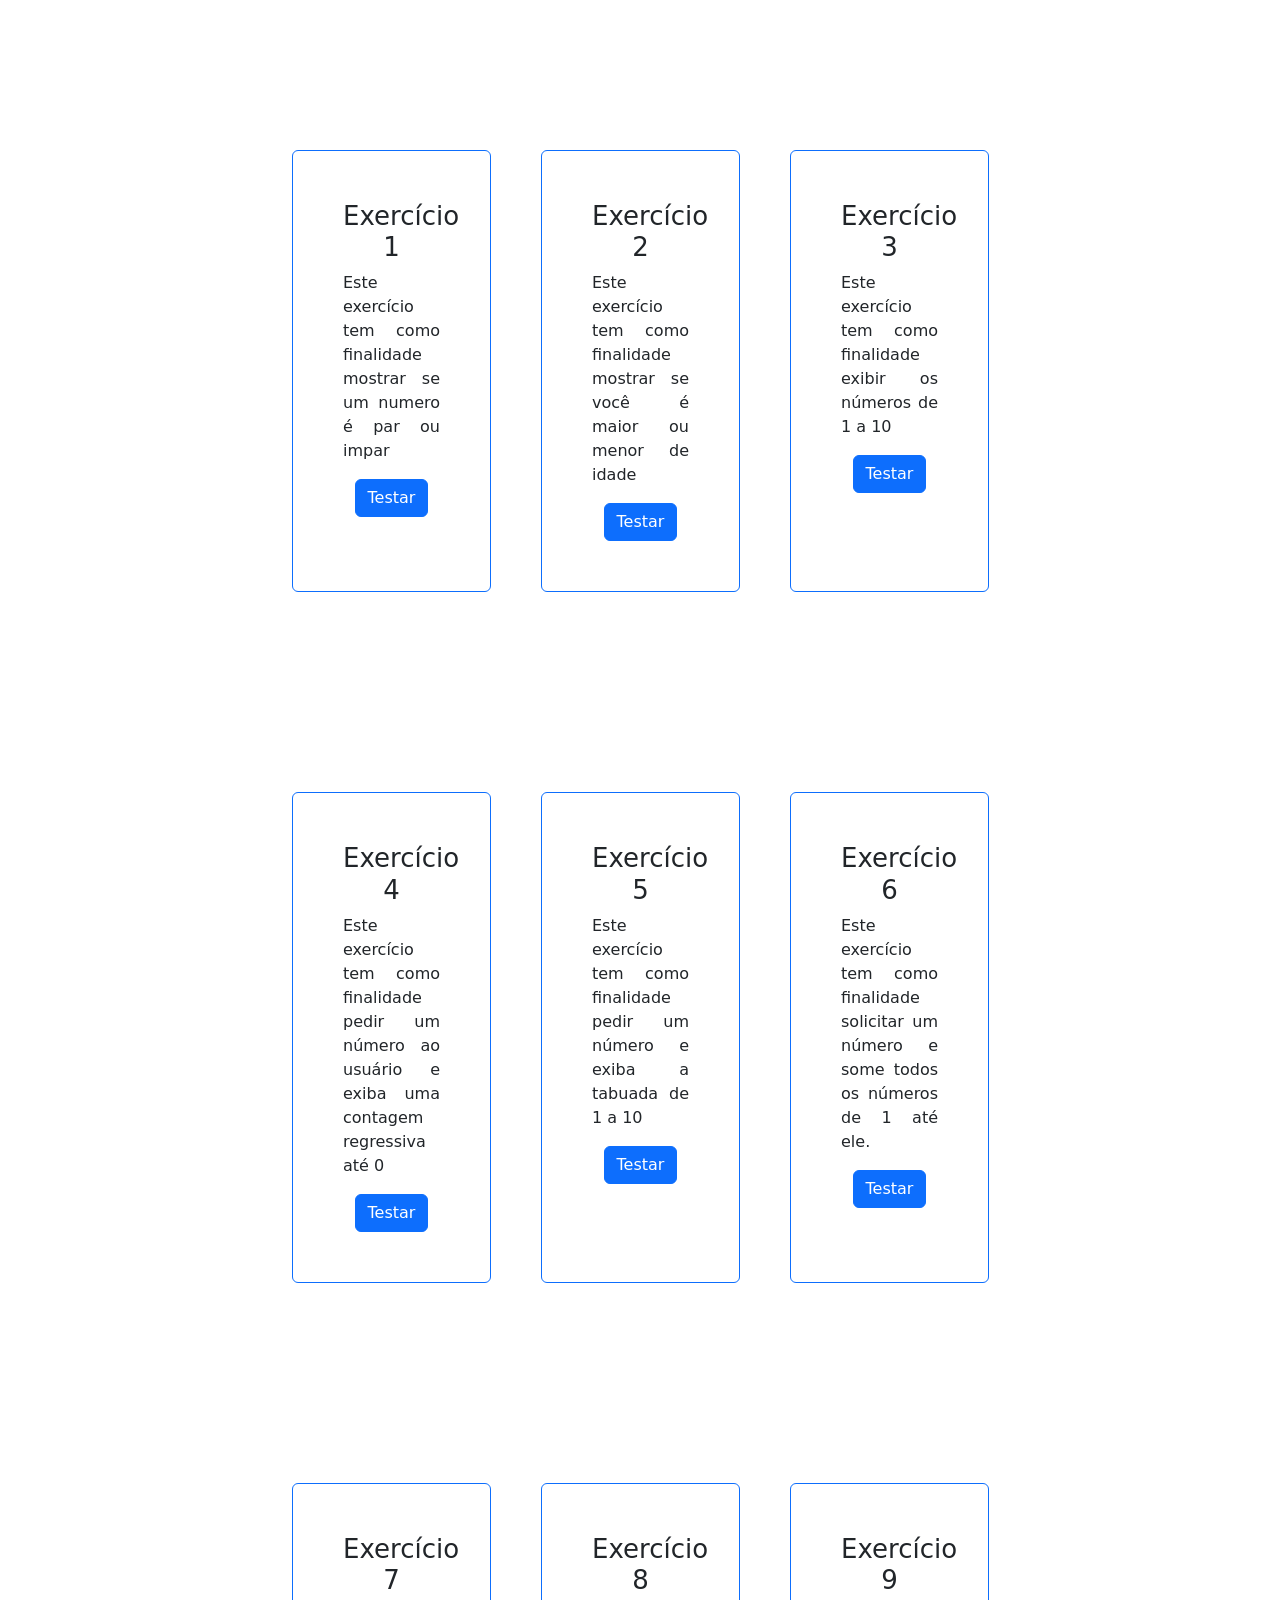
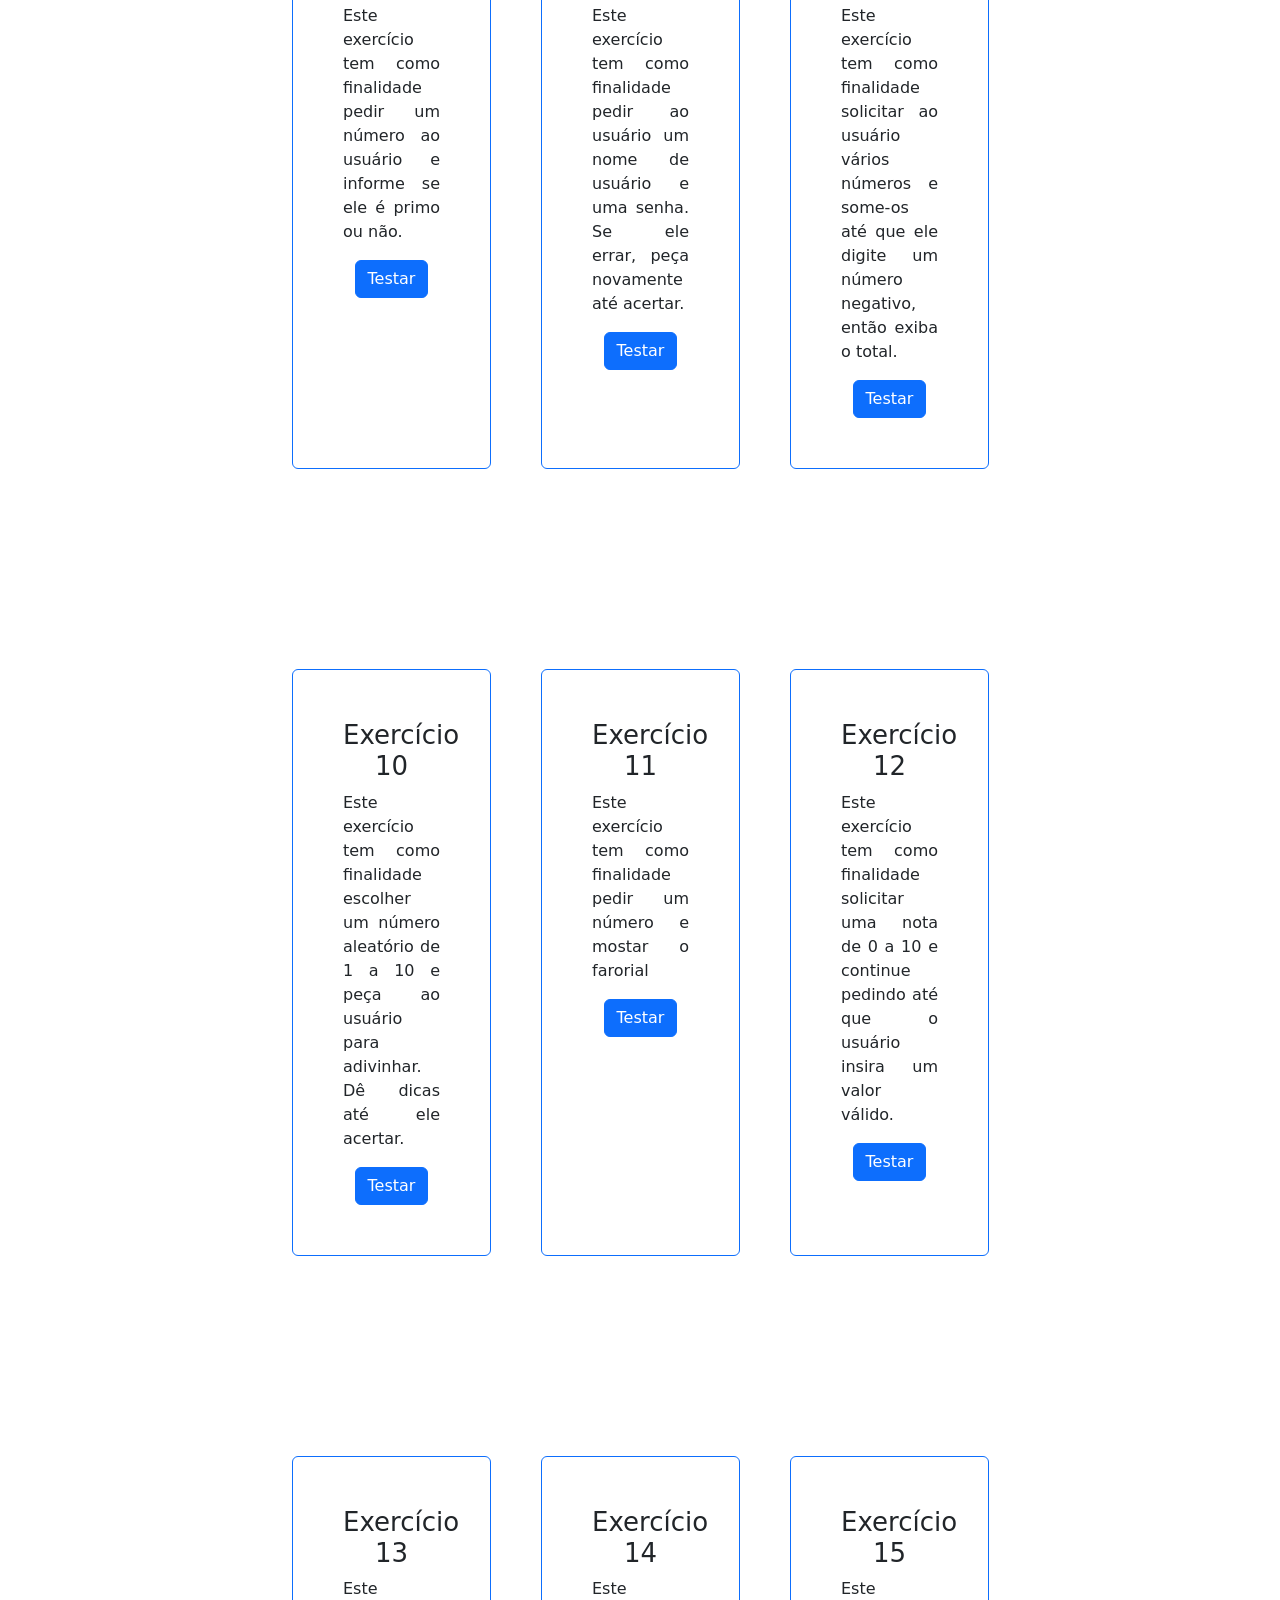
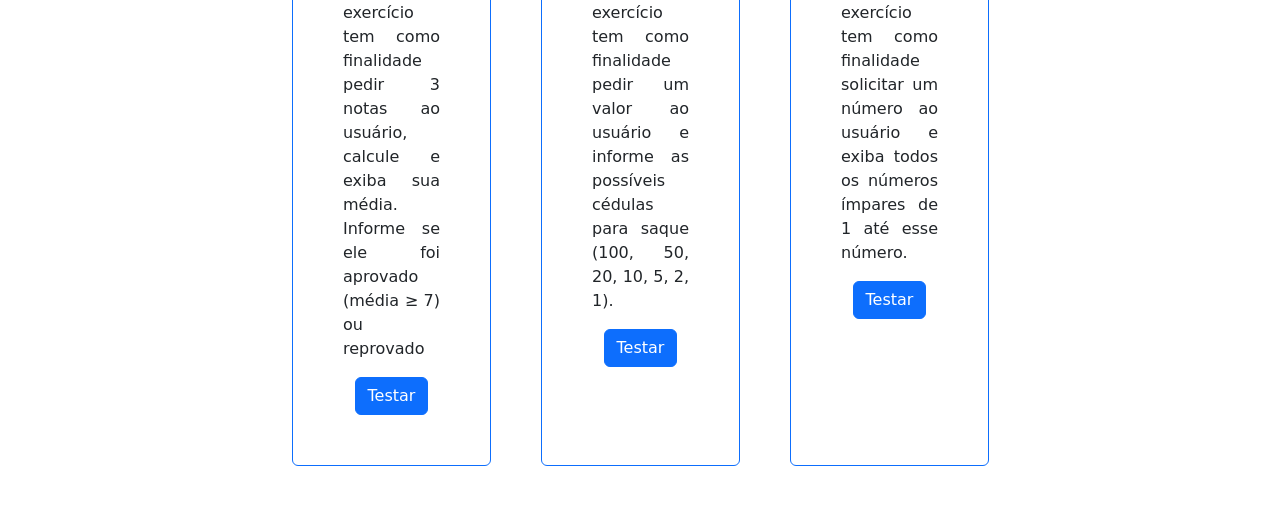
==== prova-js/index.html @ 1c6e6d14 "Add files via upload" ====
<!DOCTYPE html>
<html lang="en">

<head>
    <meta charset="UTF-8">
    <meta name="viewport" content="width=device-width, initial-scale=1.0">
    <title>Document</title>
    <link rel="stylesheet" href="style.css">
    <link rel="stylesheet" href="bootstrap-5.3.8-dist/css/bootstrap.css">
</head>

<body>

    <div class="container text-center">
        <div class="row">
            <div class="col-md-3 border border-primary rounded">

                <div>
                    <h1 class="meutitulo">Exercício 1</h1>
                    <p class="meutexto">Este exercício tem como finalidade mostrar se um numero é par ou impar</p>
                </div>

                <button type="button" class="btn btn-primary" onclick="minhaFuncao1()">Testar</button>
                <script>
                    function minhaFuncao1() {

                        var par_impar = prompt("Me diga um número: ");
                        var resultado = parseInt(par_impar) % 2;
                        if (resultado == 0) {
                            alert("O número escolhido é par.");
                        } else {
                            alert("O número escolhido é impar.");
                        }
                    }
                </script>
            </div>
            <div class="col-md-3 border border-primary rounded">

                <div>
                    <h1 class="meutitulo">Exercício 2</h1>
                    <p class="meutexto">Este exercício tem como finalidade mostrar se você é maior ou menor de idade</p>
                </div>

                <button type="button" class="btn btn-primary" onclick="minhaFuncao2()">Testar</button>
                <script>
                    function minhaFuncao2() {

                        var idade = prompt("Qual é o seu idade?");
                        if (idade < 18) {
                            alert("Você é menor de idade");
                        } else {
                            alert("Você é maior de idade");
                        }
                    }
                </script>
            </div>
            <div class="col-md-3 border border-primary rounded">

                <div>
                    <h1 class="meutitulo">Exercício 3</h1>
                    <p class="meutexto">Este exercício tem como finalidade exibir os números de 1 a 10</p>
                </div>

                <button type="button" class="btn btn-primary" onclick="minhaFuncao3()">Testar</button>
                <script>
                    function minhaFuncao3() {

                        for (var i = 0; i < 11; i++) {
                            alert(i)
                        }
                    }
                </script>
            </div>
        </div>
    </div>
    <div class="container text-center">
        <div class="row">
            <div class="col-md-3 border border-primary rounded">

                <div>
                    <h1 class="meutitulo">Exercício 4</h1>
                    <p class="meutexto">Este exercício tem como finalidade pedir um número ao usuário e exiba uma
                        contagem regressiva até 0</p>
                </div>

                <button type="button" class="btn btn-primary" onclick="minhaFuncao4()">Testar</button>
                <script>
                    function minhaFuncao4() {

                        var numero2 = prompt("Me diga um número para gerar uma ordem decrescente:");
                        while (numero2 > -1) {
                            alert(numero2);
                            numero2--;

                        }
                    }
                </script>
            </div>
            <div class="col-md-3 border border-primary rounded">

                <div>
                    <h1 class="meutitulo">Exercício 5</h1>
                    <p class="meutexto">Este exercício tem como finalidade pedir um número e exiba a tabuada de 1 a 10
                    </p>
                </div>

                <button type="button" class="btn btn-primary" onclick="minhaFuncao5()">Testar</button>
                <script>
                    function minhaFuncao5() {

                        var numero3 = prompt("Me diga um número para mostra sua tabuada:");
                        for (var m = 1; m < 11; m++) {
                            mult = numero3 * m;
                            alert(mult);
                        }
                    }
                </script>
            </div>
            <div class="col-md-3 border border-primary rounded">

                <div>
                    <h1 class="meutitulo">Exercício 6</h1>
                    <p class="meutexto">Este exercício tem como finalidade solicitar um número e some todos os números
                        de 1 até ele.</p>
                </div>

                <button type="button" class="btn btn-primary" onclick="minhaFuncao6()">Testar</button>
                <script>
                    function minhaFuncao6() {

                        var numero4 = prompt("Me diga um número:");
                        var limite = parseInt(numero4);
                        var soma = 0;

                        for (var m = 1; m <= limite; m++) {
                            soma = soma + m;
                            alert(m);
                        }
                    }
                </script>
            </div>
        </div>
    </div>
    <div class="container text-center">
        <div class="row">
            <div class="col-md-3 border border-primary rounded">

                <div>
                    <h1 class="meutitulo">Exercício 7</h1>
                    <p class="meutexto">Este exercício tem como finalidade pedir um número ao usuário e informe se ele é
                        primo ou não.</p>
                </div>

                <button type="button" class="btn btn-primary" onclick="minhaFuncao7()">Testar</button>
                <script>
                    function minhaFuncao7() {

                        var numero5 = parseInt(prompt("Digite um número para verificar se é primo:"));
                        var primo = true;

                        if (numero5 < 2) {
                            primo = false;
                        } else {
                            for (var i = 2; i < numero5; i++) {
                                if (numero5 % i === 0) {
                                    primo = false;
                                    break;
                                }
                            }
                        }

                        if (primo) {
                            alert("O número " + numero5 + " é primo!");
                        } else {
                            alert("O número " + numero5 + " não é primo.");
                        }
                    }
                </script>
            </div>
            <div class="col-md-3 border border-primary rounded">

                <div>
                    <h1 class="meutitulo">Exercício 8</h1>
                    <p class="meutexto">Este exercício tem como finalidade pedir ao usuário um nome de usuário e uma
                        senha. Se ele errar, peça novamente até acertar.
                    </p>
                </div>

                <button type="button" class="btn btn-primary" onclick="minhaFuncao8()">Testar</button>
                <script>
                    function minhaFuncao8() {

                        var usuariocerto = prompt("Digite um Nome de usuario:");
                        var senhacerta = prompt("Digite uma senha");

                        while (true) {
                            var nome = prompt("Digite o nome para logar:");
                            var senha = prompt("Digite a senha para logar:");
                            if (nome == usuariocerto) {
                                if (senha == senhacerta) {
                                    alert("Usuario logado com sucesso")
                                    break
                                }
                            }

                            else {
                                alert("Tente novamente")
                            }
                        }

                    }
                </script>
            </div>
            <div class="col-md-3 border border-primary rounded">

                <div>
                    <h1 class="meutitulo">Exercício 9</h1>
                    <p class="meutexto">Este exercício tem como finalidade solicitar ao usuário vários números e some-os
                        até que ele digite um número negativo, então exiba o total.</p>
                </div>

                <button type="button" class="btn btn-primary" onclick="minhaFuncao9()">Testar</button>
                <script>
                    function minhaFuncao9() {

                        var somatotal = 0;
                        var continuar = true;

                        while (continuar) {
                            var numero6 = parseInt(prompt("digite um número para somar ou um número negativo para sair:"));

                            if (numero6 < 0) {
                                continuar = false;
                            } else {
                                somatotal += numero6;
                                alert("Soma atual: " + somatotal);
                            }
                        }

                        alert("O total da soma é: " + somatotal);
                    }
                </script>
            </div>
        </div>
    </div>
    <div class="container text-center">
        <div class="row">
            <div class="col-md-3 border border-primary rounded">

                <div>
                    <h1 class="meutitulo">Exercício 10</h1>
                    <p class="meutexto">Este exercício tem como finalidade escolher um número aleatório de 1 a 10 e peça
                        ao usuário para adivinhar. Dê dicas até ele acertar.</p>
                </div>

                <button type="button" class="btn btn-primary" onclick="minhaFuncao10()">Testar</button>
                <script>
                    function minhaFuncao10() {

                        var numerosecreto = 7;
                        var chute;

                        alert("adivinhe o número que eu estou pensando de 1 a 10!");

                        while (chute != numerosecreto) {
                            chute = parseInt(prompt("Qual o seu chute?"));

                            if (chute > numerosecreto) {
                                alert("alto demais! tente um número menor");
                            } else if (chute < numerosecreto) {
                                alert("baixo demais! tente um número maior");
                            } else if (chute == numerosecreto) {
                                alert("ok! você acertou, o número era " + numerosecreto);
                            } else {
                                alert("valor inválido digite um número");
                            }
                        }
                    }
                </script>
            </div>
            <div class="col-md-3 border border-primary rounded">

                <div>
                    <h1 class="meutitulo">Exercício 11</h1>
                    <p class="meutexto">Este exercício tem como finalidade pedir um número e mostar o farorial
                    </p>
                </div>

                <button type="button" class="btn btn-primary" onclick="minhaFuncao11()">Testar</button>
                <script>
                    function minhaFuncao11() {

                        var numerofator = parseInt(prompt("Digite um número para calcular o fatorial:"));
                        var resultado3 = 1;

                        for (var i = 1; i <= numerofator; i++) {
                            resultado3 = resultado3 * i;
                        }
                        alert("O fatorial de " + numerofator + " é: " + resultado3);
                    }
                </script>
            </div>
            <div class="col-md-3 border border-primary rounded">

                <div>
                    <h1 class="meutitulo">Exercício 12</h1>
                    <p class="meutexto">Este exercício tem como finalidade solicitar uma nota de 0 a 10 e continue
                        pedindo até que o usuário insira um valor válido.</p>
                </div>

                <button type="button" class="btn btn-primary" onclick="minhaFuncao12()">Testar</button>
                <script>
                    function minhaFuncao12() {

                        var nota = -1;
                        while (nota < 0 || nota > 10) {
                            nota = parseFloat(prompt("digite uma nota valida 0 a 10:"));
                            if (nota < 0 || nota > 10) {
                                console.log("nota inválida! tente novamente");
                            }
                        }
                        alert("nota aceita: " + nota);

                    }
                </script>
            </div>
        </div>
    </div>
    <div class="container text-center">
        <div class="row">
            <div class="col-md-3 border border-primary rounded">

                <div>
                    <h1 class="meutitulo">Exercício 13</h1>
                    <p class="meutexto">Este exercício tem como finalidade pedir 3 notas ao usuário, calcule e exiba sua
                        média. Informe se ele foi aprovado (média ≥ 7) ou reprovado</p>
                </div>

                <button type="button" class="btn btn-primary" onclick="minhaFuncao13()">Testar</button>
                <script>
                    function minhaFuncao13() {

                        var numero7 = parseFloat(prompt("Digite a primeira nota:"));
                        var numero8 = parseFloat(prompt("Digite a segunda nota:"));
                        var numero9 = parseFloat(prompt("Digite a terceira nota:"));

                        var media = (numero7 + numero8 + numero9) / 3;
                        alert("sua média é: " + media.toFixed(2));

                        if (media >= 7) {
                            alert("aprovado!");
                        } else {
                            alert("reprovado");
                        }
                    }
                </script>
            </div>
            <div class="col-md-3 border border-primary rounded">

                <div>
                    <h1 class="meutitulo">Exercício 14</h1>
                    <p class="meutexto">Este exercício tem como finalidade pedir um valor ao usuário e informe as
                        possíveis cédulas para saque (100, 50, 20, 10, 5, 2, 1).
                    </p>
                </div>

                <button type="button" class="btn btn-primary" onclick="minhaFuncao14()">Testar</button>
                <script>
                    function minhaFuncao14() {

                        var valor = parseInt(prompt("Valor:"));
                        var numero10 = parseInt(valor / 100);
                        valor %= 100;
                        var numero11 = parseInt(valor / 50);
                        valor %= 50;
                        var numero12 = parseInt(valor / 20);
                        valor %= 20;
                        var numero13 = parseInt(valor / 10);
                        valor %= 10;
                        var numero14 = parseInt(valor / 5);
                        valor %= 5;
                        var numero15 = parseInt(valor / 2);
                        valor %= 2;
                        var numero16 = valor;
                        if (numero10 > 0) alert(numero10 + " de 100");
                        if (numero11 > 0) alert(numero11 + " de 50");
                        if (numero12 > 0) alert(numero12 + " de 20");
                        if (numero13 > 0) alert(numero13 + " de 10");
                        if (numero14 > 0) alert(numero14 + " de 5");
                        if (numero16 > 0) alert(numero16 + " de 1");
                        if (numero15 > 0) alert(numero15 + " de 2");

                    }
                </script>
            </div>
            <div class="col-md-3 border border-primary rounded">

                <div>
                    <h1 class="meutitulo">Exercício 15</h1>
                    <p class="meutexto">Este exercício tem como finalidade solicitar um número ao usuário e exiba todos
                        os números ímpares de 1 até esse número.</p>
                </div>

                <button type="button" class="btn btn-primary" onclick="minhaFuncao15()">Testar</button>
                <script>
                    function minhaFuncao15() {

                        var limite = parseInt(prompt("impares até:"));

                        for (var i = 1; i <= limite; i++) {
                            if (i % 2 !== 0) 
                            alert(i);
                        }

                    }
                </script>
            </div>
        </div>
    </div>
</body>

</html>
---- prova-js/style.css ----
.meutexto{
    text-align: justify;
}

.meutitulo{
    font-size: 26px;
}
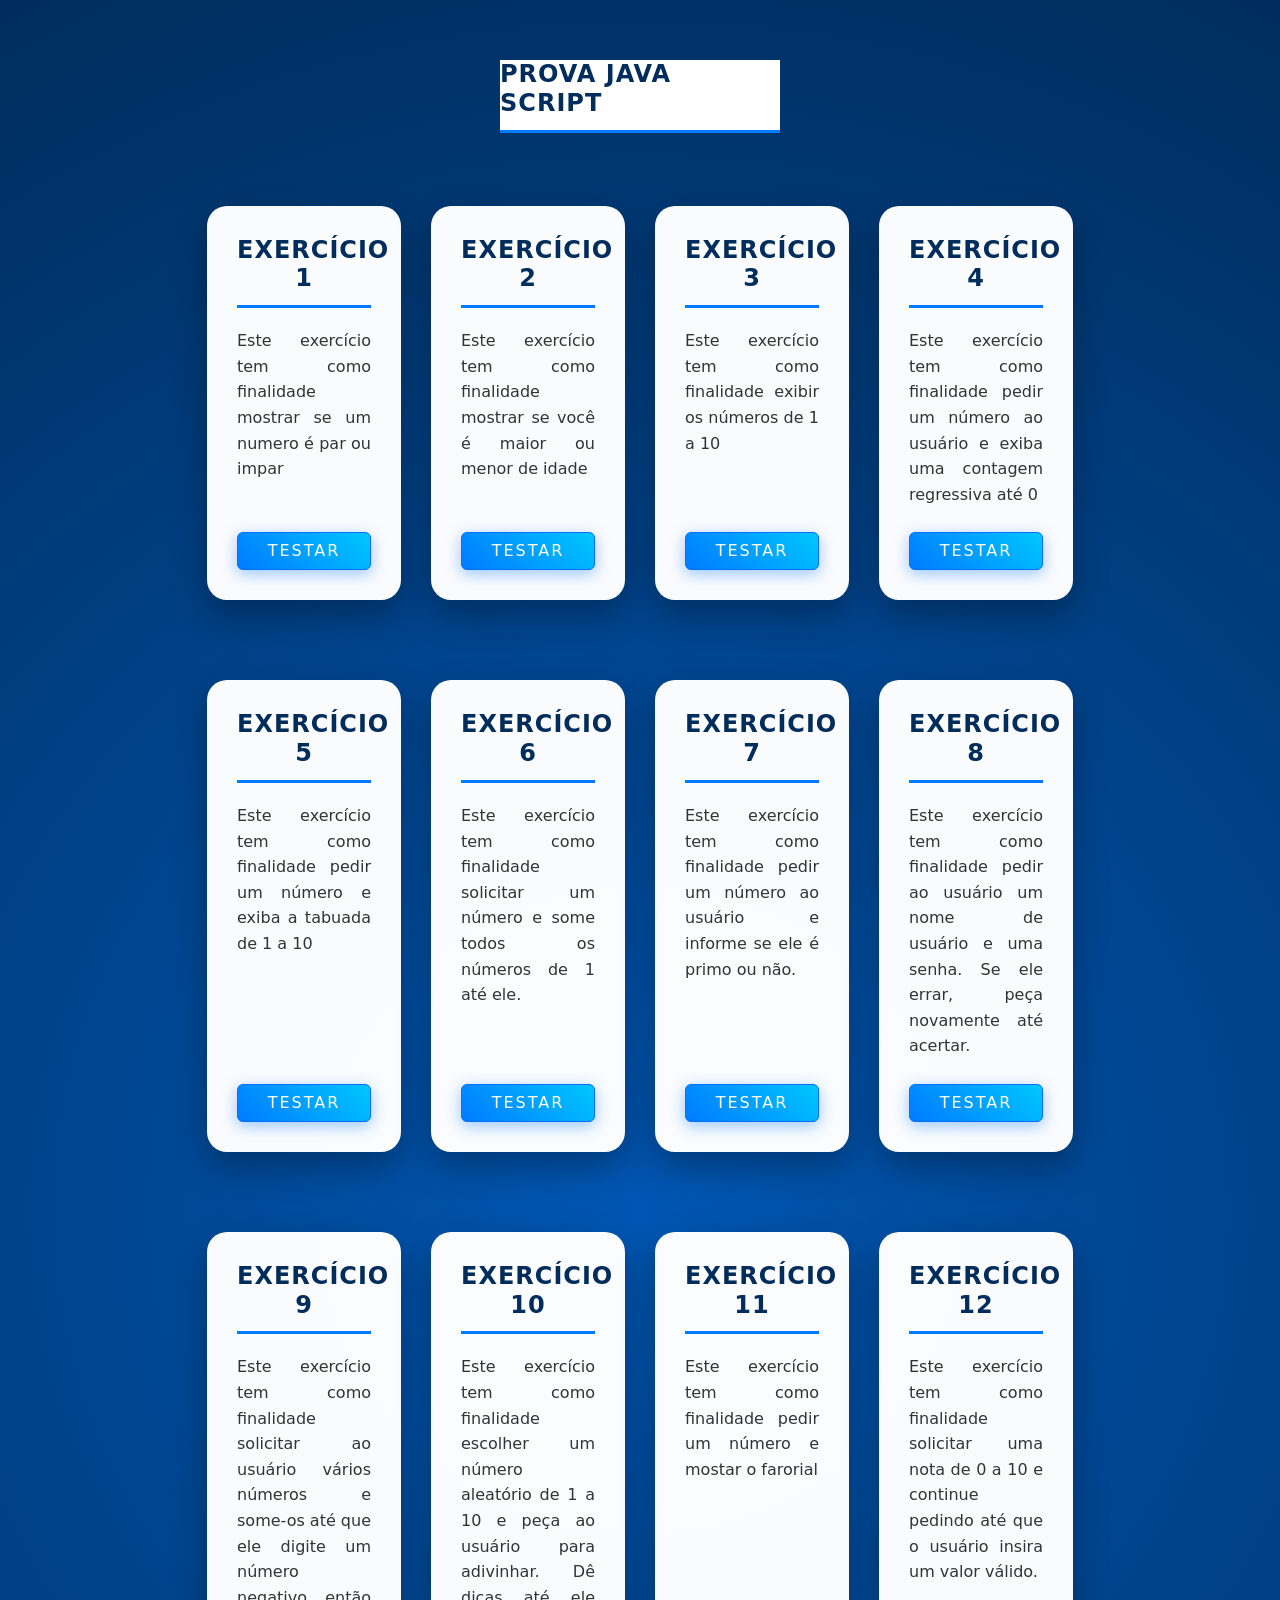
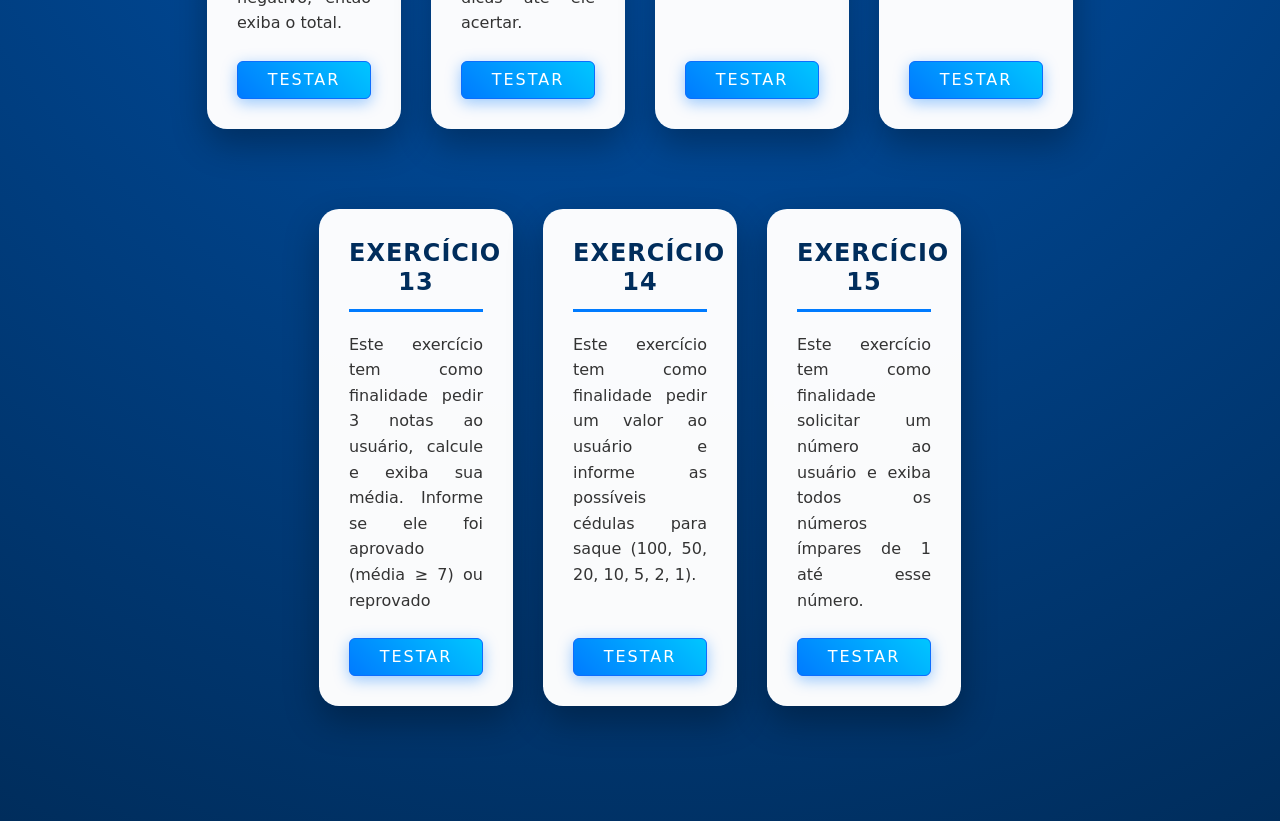
==== commit 43174b03: "Add files via upload" ====
--- a/prova-js/index.html
+++ b/prova-js/index.html
@@ -1,15 +1,19 @@
 <!DOCTYPE html>
-<html lang="en">
+<html lang="pt-br">
 
 <head>
     <meta charset="UTF-8">
     <meta name="viewport" content="width=device-width, initial-scale=1.0">
-    <title>Document</title>
+    <title>Atividade JS</title>
     <link rel="stylesheet" href="style.css">
     <link rel="stylesheet" href="bootstrap-5.3.8-dist/css/bootstrap.css">
 </head>
 
 <body>
+    <div class="titulo1">
+         <h1 class="titulo">Prova Java Script</h1>
+    </div>
+   
 
     <div class="container text-center">
         <div class="row">
@@ -71,6 +75,27 @@
                     }
                 </script>
             </div>
+            <div class="col-md-3 border border-primary rounded">
+
+                <div>
+                    <h1 class="meutitulo">Exercício 4</h1>
+                    <p class="meutexto">Este exercício tem como finalidade pedir um número ao usuário e exiba uma
+                        contagem regressiva até 0</p>
+                </div>
+
+                <button type="button" class="btn btn-primary" onclick="minhaFuncao4()">Testar</button>
+                <script>
+                    function minhaFuncao4() {
+
+                        var numero2 = prompt("Me diga um número para gerar uma ordem decrescente:");
+                        while (numero2 > -1) {
+                            alert(numero2);
+                            numero2--;
+
+                        }
+                    }
+                </script>
+            </div>
         </div>
     </div>
     <div class="container text-center">
@@ -78,27 +103,6 @@
             <div class="col-md-3 border border-primary rounded">
 
                 <div>
-                    <h1 class="meutitulo">Exercício 4</h1>
-                    <p class="meutexto">Este exercício tem como finalidade pedir um número ao usuário e exiba uma
-                        contagem regressiva até 0</p>
-                </div>
-
-                <button type="button" class="btn btn-primary" onclick="minhaFuncao4()">Testar</button>
-                <script>
-                    function minhaFuncao4() {
-
-                        var numero2 = prompt("Me diga um número para gerar uma ordem decrescente:");
-                        while (numero2 > -1) {
-                            alert(numero2);
-                            numero2--;
-
-                        }
-                    }
-                </script>
-            </div>
-            <div class="col-md-3 border border-primary rounded">
-
-                <div>
                     <h1 class="meutitulo">Exercício 5</h1>
                     <p class="meutexto">Este exercício tem como finalidade pedir um número e exiba a tabuada de 1 a 10
                     </p>
@@ -139,10 +143,6 @@
                     }
                 </script>
             </div>
-        </div>
-    </div>
-    <div class="container text-center">
-        <div class="row">
             <div class="col-md-3 border border-primary rounded">
 
                 <div>
@@ -211,6 +211,10 @@
                     }
                 </script>
             </div>
+        </div>
+    </div>
+    <div class="container text-center">
+        <div class="row">
             <div class="col-md-3 border border-primary rounded">
 
                 <div>
@@ -241,10 +245,6 @@
                     }
                 </script>
             </div>
-        </div>
-    </div>
-    <div class="container text-center">
-        <div class="row">
             <div class="col-md-3 border border-primary rounded">
 
                 <div>
--- a/prova-js/style.css
+++ b/prova-js/style.css
@@ -1,7 +1,156 @@
-.meutexto{
-    text-align: justify;
+
+
+body {
+    background-color: #0056b3; /* Fundo azul */
+    background-image: radial-gradient(circle at center, #0056b3 0%, #002d5c 100%);
+    min-height: 100vh;
+    padding: 60px 0;
+    font-family: 'Segoe UI', Roboto, Helvetica, Arial, sans-serif;
+    margin: 0;
+    color: #fff;
 }
 
-.meutitulo{
-    font-size: 26px;
+.container {
+    max-width: 1300px;
+    margin: 0 auto 40px auto;
+    padding: 0 20px;
+}
+
+
+.row {
+    display: flex;
+    flex-wrap: wrap;
+    justify-content: center;
+    margin-right: -15px;
+    margin-left: -15px;
+}
+
+.col-md-3.border.border-primary.rounded {
+    background-color: rgba(255, 255, 255, 0.98);
+    border: none !important;
+    border-radius: 20px !important;
+    padding: 30px;
+    margin: 15px;
+    box-shadow: 0 15px 35px rgba(0, 0, 0, 0.3);
+    transition: all 0.4s cubic-bezier(0.175, 0.885, 0.32, 1.275);
+    display: flex;
+    flex-direction: column;
+    justify-content: space-between;
+    min-height: 350px;
+    
+
+    flex: 0 0 calc(25% - 30px);
+    max-width: calc(25% - 30px);
+    position: relative;
+    overflow: hidden;
+}
+
+
+.col-md-3.border.border-primary.rounded:hover {
+    transform: translateY(-15px);
+    box-shadow: 0 25px 50px rgba(0, 0, 0, 0.4);
+}
+
+.meutitulo {
+    font-size: 24px;
+    font-weight: 800;
+    color: #002d5c;
+    margin-bottom: 20px;
+    border-bottom: 3px solid #007bff;
+    padding-bottom: 12px;
+    text-transform: uppercase;
+    letter-spacing: 1px;
+}
+
+.titulo {
+    display: flex;
+    justify-content: center;
+    background-color: white;
+    font-size: 24px;
+    font-weight: 800;
+    color: #002d5c;
+    border-bottom: 3px solid #007bff;
+    padding-bottom: 12px;
+    text-transform: uppercase;
+    letter-spacing: 1px;
+    width: 280px;
+}
+
+.titulo1 {
+    display: flex;
+    justify-content: center;
+}    
+
+.meutexto {
+    text-align: justify;
+    font-size: 16px;
+    color: #333;
+    line-height: 1.6;
+    margin-bottom: 25px;
+}
+
+
+.btn-primary {
+    background: linear-gradient(45deg, #007bff, #00c6ff);
+    border: none;
+    border-radius: 12px;
+    padding: 14px 24px;
+    font-weight: 700;
+    color: white;
+    text-transform: uppercase;
+    letter-spacing: 2px;
+    font-size: 14px;
+    cursor: pointer;
+    transition: all 0.3s ease;
+    width: 100%;
+    margin-top: auto;
+    box-shadow: 0 4px 15px rgba(0, 123, 255, 0.4);
+    position: relative;
+    z-index: 1;
+    outline: none;
+}
+
+
+.btn-primary:hover {
+    background: linear-gradient(45deg, #0056b3, #007bff);
+    transform: scale(1.05);
+    box-shadow: 0 8px 25px rgba(0, 123, 255, 0.6);
+    letter-spacing: 3px; 
+}
+
+
+.btn-primary:active {
+    transform: scale(0.95);
+    box-shadow: 0 2px 10px rgba(0, 123, 255, 0.4);
+}
+
+
+.btn-primary::after {
+    content: '';
+    position: absolute;
+    top: 0;
+    left: -100%;
+    width: 100%;
+    height: 100%;
+    background: linear-gradient(90deg, transparent, rgba(255, 255, 255, 0.2), transparent);
+    transition: 0.5s;
+}
+
+.btn-primary:hover::after {
+    left: 100%;
+}
+
+
+@media (max-width: 1100px) {
+    .col-md-3.border.border-primary.rounded {
+        flex: 0 0 calc(50% - 30px);
+        max-width: calc(50% - 20px);
+    }
+}
+
+@media (max-width: 600px) {
+    .col-md-3.border.border-primary.rounded {
+        flex: 0 0 calc(100% - 30px);
+        max-width: calc(100% - 30px);
+    }
 }
